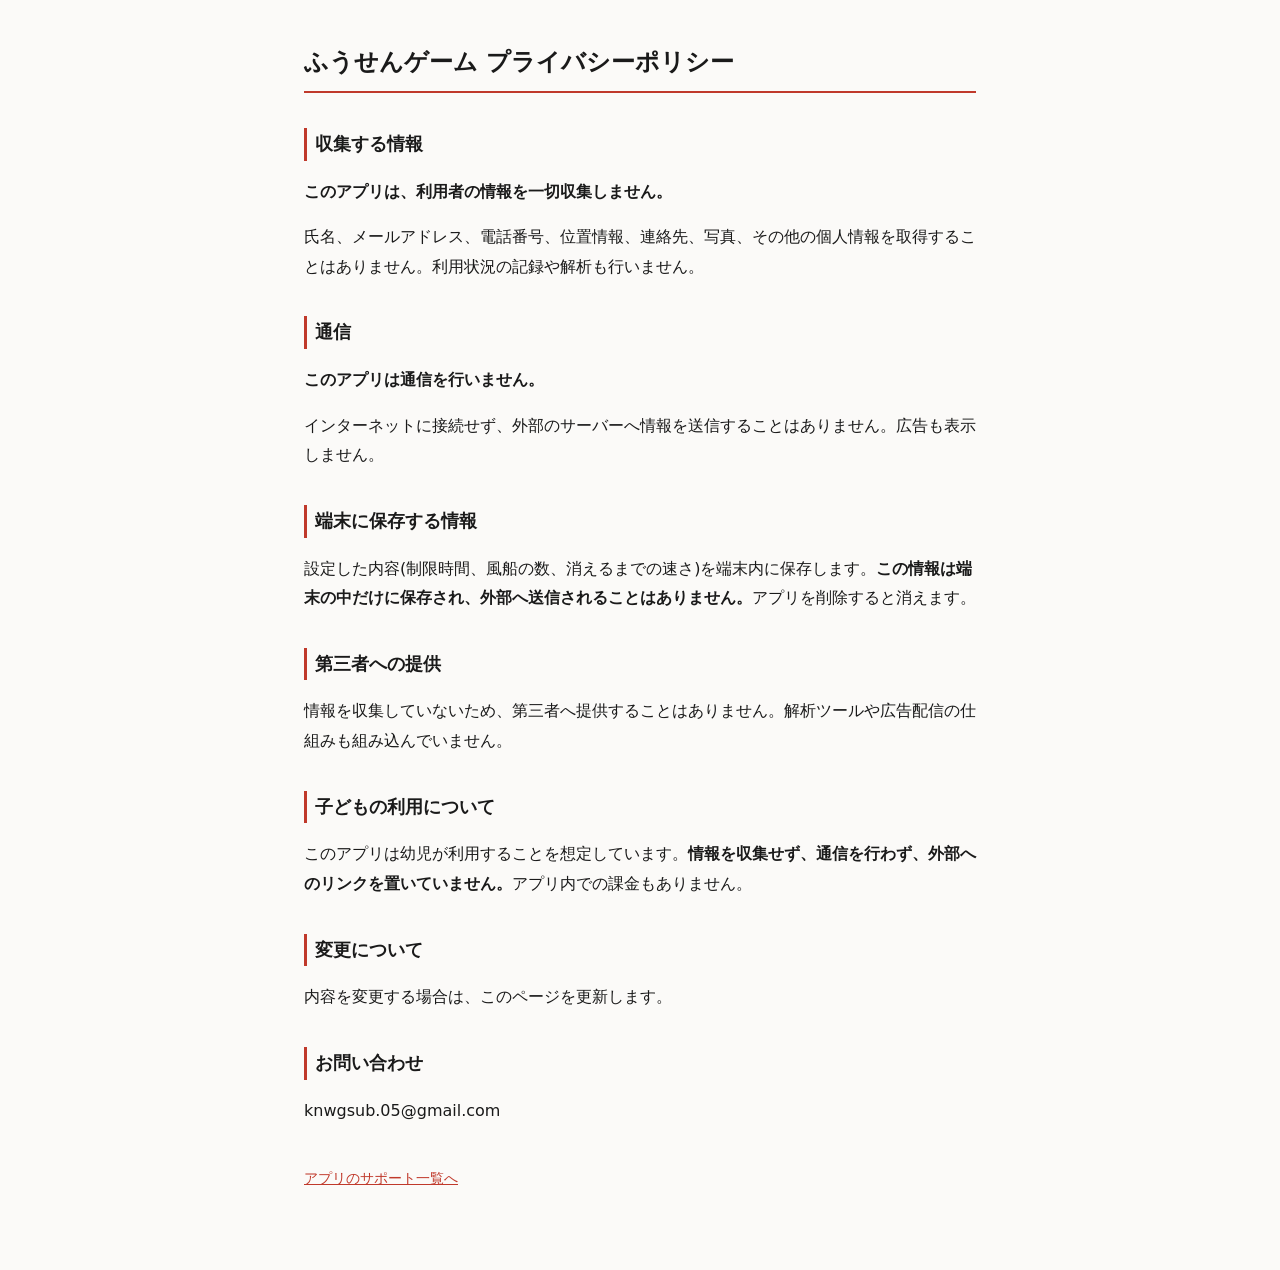
==== balloonpop/privacy.html @ 0244ca23 "アプリのプライバシーポリシーとサポートページを置く ふうせんゲーム (BalloonPop) のぶんを追加した。 App Store が必須とする 2 つの URL を用意するためのもの。 アプリのソ" ====
<!doctype html>
<html lang="ja">
<head>
<meta charset="utf-8">
<meta name="viewport" content="width=device-width, initial-scale=1">
<title>ふうせんゲーム プライバシーポリシー</title>
<link rel="stylesheet" href="../style.css">
</head>
<body><main>
<h1>ふうせんゲーム プライバシーポリシー</h1>

<h2>収集する情報</h2>
<p><strong>このアプリは、利用者の情報を一切収集しません。</strong></p>
<p>氏名、メールアドレス、電話番号、位置情報、連絡先、写真、その他の個人情報を取得することはありません。利用状況の記録や解析も行いません。</p>

<h2>通信</h2>
<p><strong>このアプリは通信を行いません。</strong></p>
<p>インターネットに接続せず、外部のサーバーへ情報を送信することはありません。広告も表示しません。</p>

<h2>端末に保存する情報</h2>
<p>設定した内容(制限時間、風船の数、消えるまでの速さ)を端末内に保存します。<strong>この情報は端末の中だけに保存され、外部へ送信されることはありません。</strong>アプリを削除すると消えます。</p>

<h2>第三者への提供</h2>
<p>情報を収集していないため、第三者へ提供することはありません。解析ツールや広告配信の仕組みも組み込んでいません。</p>

<h2>子どもの利用について</h2>
<p>このアプリは幼児が利用することを想定しています。<strong>情報を収集せず、通信を行わず、外部へのリンクを置いていません。</strong>アプリ内での課金もありません。</p>

<h2>変更について</h2>
<p>内容を変更する場合は、このページを更新します。</p>

<h2>お問い合わせ</h2>
<p>knwgsub.05@gmail.com</p>

<p class="back"><a href="../">アプリのサポート一覧へ</a></p>
</main></body>
</html>
---- style.css ----
:root { color-scheme: light dark; --fg:#1a1a1a; --bg:#fbfaf8; --muted:#6b6b6b; --line:#dcd8d2; --accent:#c0392b; --head:#f2efea; }
@media (prefers-color-scheme: dark) { :root { --fg:#e8e6e3; --bg:#15171a; --muted:#9aa0a6; --line:#31363c; --accent:#e8735f; --head:#1e2227; } }
* { box-sizing:border-box; }
body { margin:0; padding:2.5rem 1.25rem 4rem; background:var(--bg); color:var(--fg);
  font-family:"Hiragino Sans","Noto Sans JP",system-ui,sans-serif; line-height:1.85;
  -webkit-text-size-adjust:100%; }
main { max-width:42rem; margin:0 auto; }
h1 { font-size:1.5rem; border-bottom:2px solid var(--accent); padding-bottom:.4rem; margin:0 0 1.5rem; }
h2 { font-size:1.1rem; margin:2.2rem 0 .5rem; padding-left:.5rem; border-left:3px solid var(--accent); }
h3 { font-size:1rem; margin:1.6rem 0 .3rem; color:var(--muted); }
a { color:var(--accent); }
ul { padding-left:1.3rem; }
li { margin:.4rem 0; }
table { border-collapse:collapse; width:100%; font-size:.95rem; margin:.8rem 0; }
th,td { border:1px solid var(--line); padding:.45rem .6rem; text-align:left; }
th { background:var(--head); white-space:nowrap; }
.tablewrap { overflow-x:auto; }
.back { margin-top:2.5rem; font-size:.9rem; }
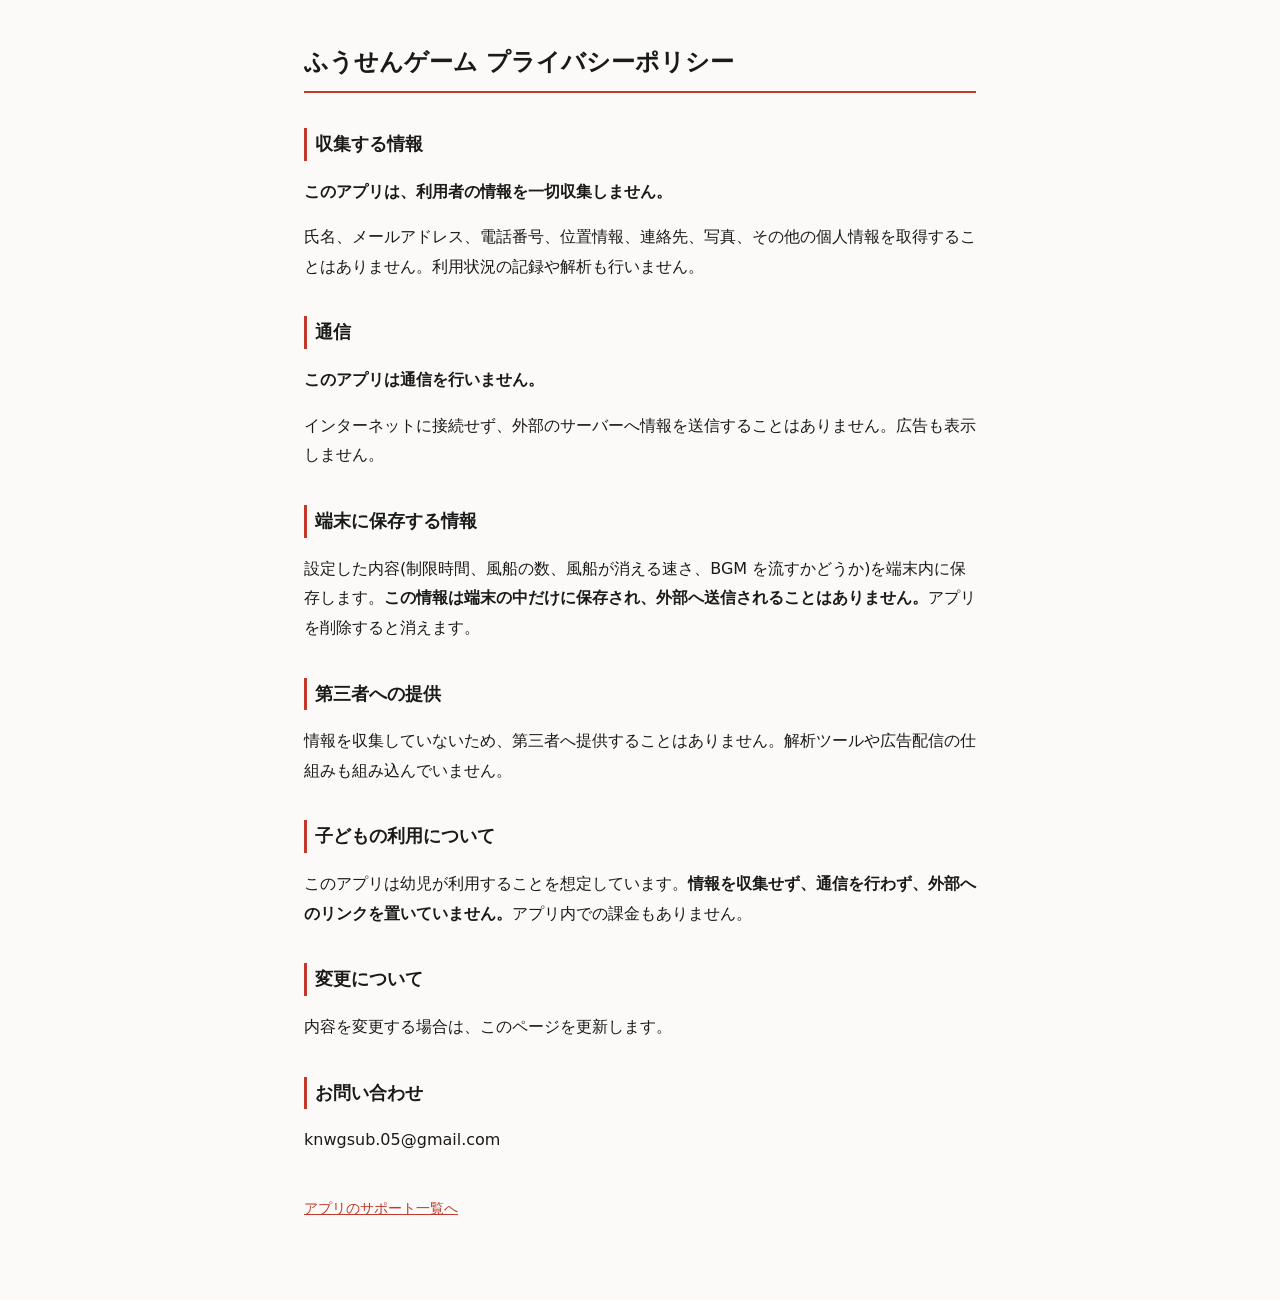
==== commit a5b37d76: "ふうせんゲームのプライバシーポリシーに BGM の設定を足す 端末に保存する設定へ BGM を流すかどうかが加わったので、保存する内容の一覧に足した。 「消えるまでの速さ」は画面の表記に合わせて「風船" ====
--- a/balloonpop/privacy.html
+++ b/balloonpop/privacy.html
@@ -18,7 +18,7 @@
 <p>インターネットに接続せず、外部のサーバーへ情報を送信することはありません。広告も表示しません。</p>
 
 <h2>端末に保存する情報</h2>
-<p>設定した内容(制限時間、風船の数、消えるまでの速さ)を端末内に保存します。<strong>この情報は端末の中だけに保存され、外部へ送信されることはありません。</strong>アプリを削除すると消えます。</p>
+<p>設定した内容(制限時間、風船の数、風船が消える速さ、BGM を流すかどうか)を端末内に保存します。<strong>この情報は端末の中だけに保存され、外部へ送信されることはありません。</strong>アプリを削除すると消えます。</p>
 
 <h2>第三者への提供</h2>
 <p>情報を収集していないため、第三者へ提供することはありません。解析ツールや広告配信の仕組みも組み込んでいません。</p>
